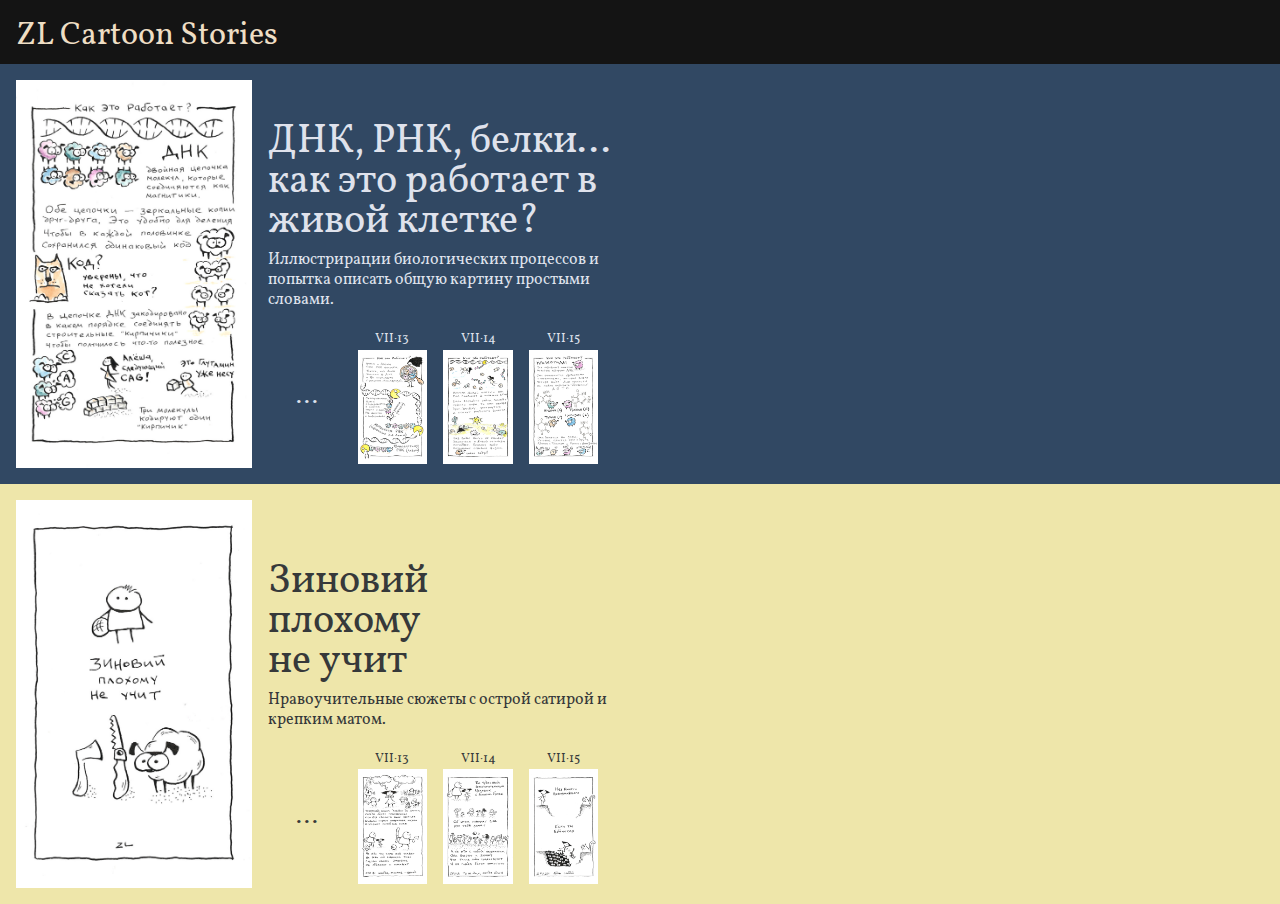
==== index.html @ 2db4dbe9 "content fixes" ====
<!DOCTYPE html>
<html lang="en">
<head>
    <meta charset="UTF-8">
    <meta content="width=device-width,initial-scale=1" name="viewport">
    <!-- .htmlseed 24.5.10 Len ~ ʕ⊙ᴥ⊙ʔ ~ -->

    <!-- ~ ~ ~ ~ ~ ~ ~ ~ ~ ~ ~ ~ ~ ~ ~ ~ ~ ~ ~ ~ ~>> Tab data -->
    <title>Cartoon Stories</title>
    <meta name="description" content="htmlseed">
    <meta name="theme-color" content="#314159">
    <link rel="icon" type="image/png" href="app/icon512.png">
    <!-- ~ ~ ~ ~ ~ ~ ~ ~ ~ ~ ~ ~ ~ ~ ~ ~ ~ ~ ~ ~ -->

    <!-- ~ ~ ~ ~ ~ ~ ~ ~ ~ ~ ~ ~ ~ ~ ~ ~ ~ ~ ~ ~ ~>> CSS preset 2024 -->
    <style>
        body {
          --colorPaperTone: hsl( 37, 55%, 85%);
          --colorPaperDark: hsl(  0,  0%,  8%);
          --colorPaperRose: hsl(359, 59%, 43%);

          --background-color: var(--colorPaperDark);
          --foreground-color: var(--colorPaperTone);
              --accent-color: var(--colorPaperRose);
        }

        body {
            background-color: var(--background-color);
            margin: 0; color: var(--foreground-color);
            font-family: monospace; overflow-y:scroll;
        }

        a {
            color: inherit;
            text-decoration: underline;
        }

        img, video, svg {
            margin: 0;
            border: 0;
            max-width: 100%;
            display:  block;
        }
    </style>
    <!-- ~ ~ ~ ~ ~ ~ ~ ~ ~ ~ ~ ~ ~ ~ ~ ~ ~ ~ ~ ~ ~>> CSS custom -->
    <style>
        [contenteditable] {
            color: var(--accent-color, inherit);
            border-left: 1em solid currentColor;
        }
    </style>
    <!-- ~ ~ ~ ~ ~ ~ ~ ~ ~ ~ ~ ~ ~ ~ ~ ~ ~ ~ ~ ~ ~>> CSS stylesheet -->
    <link
        href="app/combo.css"
        type="text/css" rel="stylesheet" media="all">
    <link
        href="app/compo.css"
        type="text/css" rel="stylesheet" media="all">
    <link
        href="app/custom.css"
        type="text/css" rel="stylesheet" media="all">
    <link
        href="app/fonts/_fonts.css"
        type="text/css" rel="stylesheet" media="all">
    <!-- ~ ~ ~ ~ ~ ~ ~ ~ ~ ~ ~ ~ ~ ~ ~ ~ ~ ~ ~ ~ -->

</head>
<body>

    <header class="GalleryTitle">
        <h1>ZL Cartoon Stories</h1>
    </header>

    <article class="ChapterCard colors--swed-secondary">
        <div class="ChapterCardGrid">
            <figure>
                <a href="chapters/DNA.html">
                    <img ratio-v src="ill/DNA1000.jpg" alt="" />
                </a>
            </figure>
            <header class="TextSection">
                <h1 style="--max-width:10em">
                    <a href="chapters/DNA.html">
                        ДНК, РНК, белки... как это работает в живой клетке?
                    </a>
                </h1>
                <p>
                    Иллюстрирации биологических процессов и попытка описать общую картину простыми словами.
                </p>
            </header>
            <section class="StripesInRowList">
                <a i class="StripesInRowItem" href="chapters/DNA.html">
                    <span class="text">...</span>
                </a>
                <a i class="StripesInRowItem" href="chapters/DNA.html#DNA1002">
                    <span class="date">VII·13</span>
                    <img ratio-v src="ill/DNA1002.jpg" alt="" />
                </a>
                <a i class="StripesInRowItem" href="chapters/DNA.html#DNA1003">
                    <span class="date">VII·14</span>
                    <img ratio-v src="ill/DNA1003.jpg" alt="" />
                </a>
                <a i class="StripesInRowItem" href="chapters/DNA.html#DNA1004">
                    <span class="date">VII·15</span>
                    <img ratio-v src="ill/DNA1004.jpg" alt="" />
                </a>
            </section>
        </div>
    </article>

    <article class="ChapterCard colors--ivory">
        <div class="ChapterCardGrid">
            <figure>
                <a href="chapters/ZPU.html">
                    <img ratio-v src="ill/ZPU1000.jpg" alt="" />
                </a>
            </figure>
            <header class="TextSection">
                <h1 style="--max-width:min-content">
                    <a href="chapters/DNA.html">
                        Зиновий плохому не учит
                    </a>
                </h1>
                <p>
                    Нравоучительные сюжеты с острой сатирой и крепким матом.
                </p>
            </header>
            <section class="StripesInRowList">
                <a i class="StripesInRowItem" href="chapters/ZPU.html">
                    <span class="text">...</span>
                </a>
                <a i class="StripesInRowItem" href="chapters/ZPU.html#ZPU1018">
                    <span class="date">VII·13</span>
                    <img ratio-v src="ill/ZPU1018.jpg" alt="" />
                </a>
                <a i class="StripesInRowItem" href="chapters/ZPU.html#ZPU1019">
                    <span class="date">VII·14</span>
                    <img ratio-v src="ill/ZPU1019.jpg" alt="" />
                </a>
                <a i class="StripesInRowItem" href="chapters/ZPU.html#ZPU1020">
                    <span class="date">VII·15</span>
                    <img ratio-v src="ill/ZPU1020.jpg" alt="" />
                </a>
            </section>
        </div>
    </article>


    <!-- ~ ~ ~ ~ ~ ~ ~ ~ ~ ~ ~ ~ ~ ~ ~ ~ ~ ~ ~ ~ ~ SECTION -->
    <!-- ~ ~ ~ ~ ~ ~ ~ ~ ~ ~ ~ ~ ~ ~ ~ ~ ~ ~ ~ ~ ~ SECTION -->

    <!-- ~ ~ ~ ~ ~ ~ ~ ~ ~ ~ ~ ~ ~ ~ ~ ~ ~ ~ ~ ~ ~ SECTION -->

</body>
</html>
---- app/combo.css ----
/** stylecore combo, 24.7.24.Len **/
/** ~ ~ ~ ~ ~ ~ ~ ~ ~ ~ ~ ~ ~ ~ ~ ~ ~ ~ ~ ~ ~ ~ Window */


/** Minimal box model */
    *, *:before, *:after { box-sizing: border-box; }
    html                 { height: 100%; }
    html, body           { margin: 0; padding: 0; }

/** Scroll behavoir - force visible to avoid content jump, 2024 */
    body { overflow-y:scroll; scrollbar-gutter:stable; }

/** Tap on clickable element */
    a, area, button, input, label, select, summary, textarea, [tabindex] {
       -ms-touch-action: manipulation;
           touch-action: manipulation;
    }

/** ~ ~ ~ ~ ~ ~ ~ ~ ~ ~ ~ ~ ~ ~ ~ ~ ~ ~ ~ ~ ~ ~ Semantic markup reset */

    figure, figcaption, fieldset, legend {
        display: block;
        margin:  0;
        padding: 0;
        border:  0;
        white-space: normal;
    }

    main, article, section, aside, header, footer, nav {
        display: block;
    }

    pre, code {
        display: block;
    }

/** ~ ~ ~ ~ ~ ~ ~ ~ ~ ~ ~ ~ ~ ~ ~ ~ ~ ~ ~ ~ ~ ~ Text markup reset */

    p, blockquote {
        margin:  0;
        padding: 0;
        font:    inherit;
    }

    ul, ol {
        padding:  0;
        margin:   0;
        margin-left: 1.5em;
    }

    a {
        color: inherit;
        text-decoration: underline;
    }

    h1, h2, h3, h4, h5, h6 {
        margin:  0;
        padding: 0;
        font-family: inherit;
     /* font-size:   inherit; */
        line-height: inherit;
        font-weight: inherit;
    }

/** ~ ~ ~ ~ ~ ~ ~ ~ ~ ~ ~ ~ ~ ~ ~ ~ ~ ~ ~ ~ ~ ~ Elements to normalize 2024 */

    [hidden] { display: none; }

    button {
        padding:    0.25em 1.5em;
        border:     0;
        font:       inherit;
      --background-color: var(--back-color-accent, transparent);
        background-color: var(--background-color);
      --color:            var(--text-color, inherit);
        color:            var(--color);
    }

    td, th {
        text-align:     left;
        vertical-align: top;
        padding-top:    0.25em;
        padding-bottom: 0.25em;
    }

    hr {
        background: transparent;
        box-shadow: none;
        border:  0;
        margin:  0;

     /* use as empty space */
        display:    block;
        font-size:  inherit;
        height:     4em;
    }


/** ~ ~ ~ ~ ~ ~ ~ ~ ~ ~ ~ ~ ~ ~ ~ ~ ~ ~ ~ ~ ~ ~ Images and Media */


    img, svg, canvas,
    figure, figcaption,
    iframe, embed, object {
        display:   block;
        max-width: 100%;
        margin:    0;
        padding:   0;
        border:    0;
    }

    img {
        object-fit: cover;
    }


/** ~ ~ ~ ~ ~ ~ ~ ~ ~ ~ ~ ~ ~ ~ ~ ~ ~ ~ ~ ~ ~ ~ font rendering */


html {
   -ms-text-size-adjust:     100%;
   -webkit-text-size-adjust: 100%;
}
body {
    text-rendering: optimizeLegibility;
   -webkit-font-smoothing: antialiased;
}


/** ~ ~ ~ ~ ~ ~ ~ ~ ~ ~ ~ ~ ~ ~ ~ ~ ~ ~ ~ ~ ~ ~ font settings 2024 */


    body {
        line-height: var(--line-height, 1.5);
        font-family: var(--font-family, sans-serif);
        font-weight: var(--font-weight, normal);
     /* font-size:   use default */
    }

    :root {
      --font-family: var(--font-family--TufteSerif);
      --font-family--TufteSerif:
            Vollkorn, "et-book", Palatino, "Palatino Linotype","Palatino LT STD","Book Antiqua",
            Georgia, serif, "Apple Color Emoji","Segoe UI Emoji","Segoe UI Symbol";
      --font-weight: 400;
    }

    /* Font Features Inspector: wakamaifondue.com */

    .font-feature-digital {
        font-feature-settings:
            'lnum' on,
            'ss14' on,
            'ss17' on;
    }
    .sup-num {
        font-size:             inherit;
        vertical-align:        text-top;
        font-feature-settings: 'sups' on;
    }
    .sub-num {
        font-size:             inherit;
        vertical-align:        text-bottom;
        font-feature-settings: 'subs' on;
    }


/** ~ ~ ~ ~ ~ ~ ~ ~ ~ ~ ~ ~ ~ ~ ~ ~ ~ ~ ~ ~ ~ ~ Colors 2020 */


:root {
 /* Paper Palette */
  --color-PaperTone:   hsl( 37, 55%, 85%);
  --color-PaperDark:   hsl(  0,  0%,  8%);
  --color-PaperRose:   hsl(359, 59%, 43%);
 /* Noble Palette */
  --color-NobleBlack:  hsl(226, 15%, 12%);
  --color-NobleWhite:  hsl(226, 27%, 90%);
  --color-NobleNight:  hsl(226, 17%, 20%);
  --color-NobleDay:    hsl(226, 32%, 75%);
  --color-NobleSky:    hsl(204, 22%, 55%);
  --color-NobleSea:    hsl(212, 34%, 29%);
  --color-NobleSunset: hsl(359, 28%, 82%);
  --color-NobleAccent: hsl(359, 54%, 53%);
  --color-NobleAction: hsl(359, 59%, 43%);
 /* Ivory Palette */
  --color-Ivory:       hsl( 53, 66%, 80%);
  --color-IvoryAccent: hsl( 53, 70%, 76%);
  --color-IvoryDark:   hsl(204,  4%, 22%);
  --color-IvoryGray:   hsl(204,  8%, 38%);
 /* App Palette */
  --color-AppBlue:     hsl(202, 81%, 23%);
  --color-AppGreen:    hsl(155, 31%, 62%);
  --color-AppGold:     hsl( 42, 79%, 53%);
  --color-AppRed:      hsl( 15, 75%, 30%);
  --color-AppBrown:    hsl( 34, 20%, 33%);
}


/** ~ ~ ~ ~ ~ ~ ~ ~ ~ ~ ~ ~ ~ ~ ~ ~ ~ ~ ~ ~ ~ ~ Color Model 2020 */


    .use-colors {
      --background-color: var(--back-color);
      --color:            var(--text-color);
        background-color: var(--background-color);
        color:            var(--color);
    }

    /* Palettes */

    .colors--swed {
      --back-color:       hsl(226, 15%, 12%); /* NobleBlack */
      --back-color-more:  hsl(212, 34%, 29%); /* NobleSea */
      --back-color-less:  hsl(226, 17%, 20%); /* NobleNight */

      --text-color:       hsl(226, 27%, 90%); /* NobleWhite */
      --text-color-more:  hsl(226, 32%, 75%); /* NobleDay */
      --text-color-less:  hsl(226, 32%, 66%);

      --link-color:       hsl(359, 54%, 53%); /* NobleAccent */
      --link-color-more:  hsl(359, 59%, 43%); /* NobleAction */
      --link-color-text:  white;
    }

    .colors--swed-secondary {
      --back-color:       hsl(212, 34%, 29%); /* NobleSea */
      --back-color-more:  hsl(212, 42%, 22%);
      --back-color-less:  hsl(212, 30%, 32%);

      --text-color:       hsl(226, 27%, 90%); /* NobleWhite */
      --text-color-more:  hsl(226, 32%, 75%); /* NobleDay */
      --text-color-less:  hsl(226, 32%, 66%);

      --link-color:       hsl(359, 54%, 53%); /* NobleAccent */
      --link-color-more:  hsl(359, 59%, 43%); /* NobleAction */
      --link-color-text:  white;
    }

    .colors--swed-third {
      --back-color:       hsl(204, 22%, 55%); /* NobleSky */
      --back-color-more:  hsl(204, 26%, 50%);
      --back-color-less:  hsl(204, 18%, 58%);

      --text-color:       hsl(226, 15%, 12%); /* NobleBlack */
      --text-color-more:  hsl(212, 34%, 29%); /* NobleSea */
      --text-color-less:  hsl(226, 17%, 20%); /* NobleNight */

      --link-color:       hsl(359, 54%, 53%); /* NobleAccent */
      --link-color-more:  hsl(359, 59%, 43%); /* NobleAction */
      --link-color-text:  white;
    }

    .colors--ivory {
      --back-color:       hsl( 53, 66%, 80%); /* Ivory */
      --back-color-more:  hsl( 53, 70%, 70%);
      --back-color-less:  hsl( 53, 70%, 76%); 

      --text-color:       hsl(204,  4%, 22%); /* IvoryDark */
      --text-color-more:  hsl(204,  8%, 38%); /* IvoryGray */
      --text-color-less:  hsl(204,  8%, 38%); /* IvoryGray */

      --link-color:       hsl(359, 54%, 53%); /* NobleAccent */
      --link-color-more:  hsl(359, 59%, 43%); /* NobleAction */
      --link-color-text:  white;
    }


/** ~ ~ ~ ~ ~ ~ ~ ~ ~ ~ ~ ~ ~ ~ ~ ~ ~ ~ ~ ~ ~ ~ /Color Model **/


/** ~ ~ ~ ~ ~ ~ ~ ~ ~ ~ ~ ~ ~ ~ ~ ~ ~ ~ ~ ~ ~ ~ display-source */


    [display-source] {
        display: block;
        padding: 0 1em 1em 0;
        margin:  0 0   1em 0;
        max-width: max-content;
        font-family: monospace;
        white-space: pre;
        overflow-x: auto;
    }
    [display-source]:is(textarea) {
        width:       100%;
        background:  transparent;
        color:       inherit;
        border:      0;
        outline:     0;
    }

    /** **
    [contenteditable] {
      --color: currentColor;
        color: var(--color);
        border-left: 1em solid var(--color);
    }
    /** **/


/** ~ ~ ~ ~ ~ ~ ~ ~ ~ ~ ~ ~ ~ ~ ~ ~ ~ ~ ~ ~ ~ ~ /display-source */
---- app/compo.css ----
/** components compo, 24.7.24.Len **/
/** ~ ~ ~ ~ ~ ~ ~ ~ ~ ~ ~ ~ ~ ~ ~ ~ ~ ~ ~ ~ ~ ~ layoutGallery **/
/** ~ ~ ~ ~ ~ ~ ~ ~ ~ ~ ~ ~ ~ ~ ~ ~ ~ ~ ~ ~ ~ ~ layoutBook **/
/** ~ ~ ~ ~ ~ ~ ~ ~ ~ ~ ~ ~ ~ ~ ~ ~ ~ ~ ~ ~ ~ ~ myocards **/
/** ~ ~ ~ ~ ~ ~ ~ ~ ~ ~ ~ ~ ~ ~ ~ ~ ~ ~ ~ ~ ~ ~ Candy caption **/
/** ~ ~ ~ ~ ~ ~ ~ ~ ~ ~ ~ ~ ~ ~ ~ ~ ~ ~ ~ ~ ~ ~ details»summary **/


/** ~ ~ ~ ~ ~ ~ ~ ~ ~ ~ ~ ~ ~ ~ ~ ~ ~ ~ ~ ~ ~ ~ layoutGallery **/
/** v2024.7.24 demi **/
/** ~ ~ ~ ~ ~ ~ ~ ~ ~ ~ ~ ~ ~ ~ ~ ~ ~ ~ ~ ~ ~ ~ colors */

    .layoutGallery {
      --color:            hsl(226, 27%, 90%); /* NobleWhite */
      --background-color: hsl(226, 15%, 12%); /* NobleBlack */
    }

    .layoutGallery:not(.transparent) {
        background-color: var(--background-color);
        color:            var(--color);
    }

/** ~ ~ ~ ~ ~ ~ ~ ~ ~ ~ ~ ~ ~ ~ ~ ~ ~ ~ ~ ~ ~ ~ gaps */

    .layoutGallery {
      --gap--base: 1.500em;
      --gap--mini: 0.125em;
      --gap: var(--gap--base);
    }

    @media all and (max-width:1080px) {
    .layoutGallery {--gap: var(--gap--mini);}
    }/* /media */

/** ~ ~ ~ ~ ~ ~ ~ ~ ~ ~ ~ ~ ~ ~ ~ ~ ~ ~ ~ ~ ~ ~ grid */

    .layoutGallery,
    .layoutGallery .gridline {
        position: relative;
        max-width: 100%;
        display: grid;
        grid-gap: var(--gap);
        align-content: start;
        grid-template-columns: var(--grid-template-columns);
      --grid-template-columns: 1fr;
    }

/** ~ ~ ~ ~ ~ ~ ~ ~ ~ ~ ~ ~ ~ ~ ~ ~ ~ ~ ~ ~ ~ ~ lines */

    .layoutGallery .gridline.X    {--grid-template-columns: repeat(1, 1fr);}
    .layoutGallery .gridline.XX   {--grid-template-columns: repeat(2, 1fr);}
    .layoutGallery .gridline.XXX  {--grid-template-columns: repeat(3, 1fr);}
    .layoutGallery .gridline.XXXX {--grid-template-columns: repeat(4, 1fr);}
    .layoutGallery .gridline.X5   {--grid-template-columns: repeat(5, 1fr);}
    .layoutGallery .gridline.X6   {--grid-template-columns: repeat(6, 1fr);}

    .layoutGallery .gridline.OOX>*:first-child { grid-column:  1 /  3 }
    .layoutGallery .gridline.XOO>*:last-child  { grid-column: -3 / -1 }

/** ~ ~ ~ ~ ~ ~ ~ ~ ~ ~ ~ ~ ~ ~ ~ ~ ~ ~ ~ ~ ~ ~ lines more */
/** VWQ ratio set 2023 */

    .layoutGallery {
      --aspect-ratio--Qratio: 1080/1080;
      --aspect-ratio--Wratio: 1774/1080;
      --aspect-ratio--Vratio: 1080/1774;
    }

    .layoutGallery .gridline.WQ
    {--grid-template-columns: 1774fr 1080fr}
    .layoutGallery .gridline.QW
    {--grid-template-columns: 1080fr 1774fr}

    .layoutGallery .gridline.QWW
    {--grid-template-columns: 1080fr 1774fr 1774fr}
    .layoutGallery .gridline.QQW
    {--grid-template-columns: 1080fr 1080fr 1774fr}
    .layoutGallery .gridline.QWQ
    {--grid-template-columns: 1080fr 1774fr 1080fr}
    .layoutGallery .gridline.WQW
    {--grid-template-columns: 1774fr 1080fr 1774fr}
    .layoutGallery .gridline.WWQ
    {--grid-template-columns: 1774fr 1774fr 1080fr}
    .layoutGallery .gridline.WQQ
    {--grid-template-columns: 1774fr 1080fr 1080fr}

    .layoutGallery .gridline.VWV
    {--grid-template-columns: 658fr 1774fr 658fr}
    .layoutGallery .gridline.VQV
    {--grid-template-columns: 658fr 1080fr 658fr}
    .layoutGallery .gridline.QVQ
    {--grid-template-columns: 1080fr 658fr 1080fr}
    .layoutGallery .gridline.WVW
    {--grid-template-columns: 1774fr 658fr 1774fr}
    .layoutGallery .gridline.VWQV
    {--grid-template-columns: 658fr 1774fr 1080fr 658fr}
    .layoutGallery .gridline.VQWV
    {--grid-template-columns: 658fr 1080fr 1774fr 658fr}

    .layoutGallery .gridline.VQW
    {--grid-template-columns: 658fr 1080fr 1774fr}
    .layoutGallery .gridline.VWQ
    {--grid-template-columns: 658fr 1774fr 1080fr}
    .layoutGallery .gridline.WQV
    {--grid-template-columns: 1774fr 1080fr 658fr}
    .layoutGallery .gridline.QWV
    {--grid-template-columns: 1080fr 1774fr 658fr}
    .layoutGallery .gridline.WVQ
    {--grid-template-columns: 1774fr 658fr 1080fr}
    .layoutGallery .gridline.QVW
    {--grid-template-columns: 1080fr 658fr 1774fr}

    .layoutGallery .Qratio {aspect-ratio: var(--aspect-ratio--Qratio);}
    .layoutGallery .Wratio {aspect-ratio: var(--aspect-ratio--Wratio);}
    .layoutGallery .Vratio {aspect-ratio: var(--aspect-ratio--Vratio);}

/** ~ ~ ~ ~ ~ ~ ~ ~ ~ ~ ~ ~ ~ ~ ~ ~ ~ ~ ~ ~ ~ ~ empty cells */

    .layoutGallery .gridline,
    .layoutGallery .gridskip {
        pointer-events: none;
    }
    .layoutGallery .gridline >*:not(.gridline, .gridskip),
    .layoutGallery .gridskip >*:not(.gridline, .gridskip) {
        pointer-events: all;
    }

/** ~ ~ ~ ~ ~ ~ ~ ~ ~ ~ ~ ~ ~ ~ ~ ~ ~ ~ ~ ~ ~ ~ scroll slices */

    .layoutGallery .scrolltopGroup >*,
    .layoutGallery .scrolltop { position:sticky; top:0; }

    .layoutGallery .scrollbotGroup >*,
    .layoutGallery .scrollbot { position:sticky; bottom:0; }

/** ~ ~ ~ ~ ~ ~ ~ ~ ~ ~ ~ ~ ~ ~ ~ ~ ~ ~ ~ ~ ~ ~ items */

    .layoutGallery video,
    .layoutGallery img {
        display: block;
        width:   100%;
        height:  auto;
        object-fit: contain;
        background-color: var(--background-color);
    }

    .layoutGallery video,
    .layoutGallery img {
        outline: var(--gap) solid var(--background-color);
    }

/** ~ ~ ~ ~ ~ ~ ~ ~ ~ ~ ~ ~ ~ ~ ~ ~ ~ ~ ~ ~ ~ ~ plugins */

    .layoutGallery:is(article) {
        padding: var(--gap) 0;
    }
    .layoutGallery.fitness *:is(img,video)  {
        object-fit: cover;
        height: 100%;
    }

/** ~ ~ ~ ~ ~ ~ ~ ~ ~ ~ ~ ~ ~ ~ ~ ~ ~ ~ ~ ~ ~ ~ workers */

    .layoutGallery .screensize {min-height:100vh}
    .layoutGallery .centerit {
        display: grid;
        place-items: center;
    }
    .layoutGallery .fitme  {
        object-fit: cover;
        height: 100%;
    }
    .layoutGallery .fillme {
        background-color: var(--background-color);
        outline: var(--gap) solid var(--background-color);
    }

/** ~ ~ ~ ~ ~ ~ ~ ~ ~ ~ ~ ~ ~ ~ ~ ~ ~ ~ ~ ~ ~ ~ /layoutGallery */


/** ~ ~ ~ ~ ~ ~ ~ ~ ~ ~ ~ ~ ~ ~ ~ ~ ~ ~ ~ ~ ~ ~ layoutBook **/
/** 24.7.24 */

    /** config */
    .layoutBook {
      --leftOffset: 0;
    /*--leftOffset: auto;
      --leftOffset: 2em;*/
      --sideOffset: 1em;
      --textSize: 36em;
      --sideSize: 24em;
      --grid-gap:  1em;
      --join-gap:  1em;
    /** calculated min width:
        gap×3 + textSize + sideSize + sideOffset = 64em */
    }
    .layoutBook.layoutBookCentered {
      --leftOffset: auto;
    }

    /** functional */
    .layoutBook {
        position: relative;
        width:    100%;
        display:  grid;
        grid-gap: var(--grid-gap);
        grid-auto-flow:  row;
        grid-auto-rows:  min-content;
        grid-template-columns: var(--useColumns);
        grid-column: var(--grid-column-full);
    }

    /** columns */
    @media all {
    .layoutBook {
      --grid-column-full: 1/6;
      --grid-column-text: 2/3;
      --grid-column-side: 4/5;
      --grid-column-wrap: 2/5;
      --useColumns:
            var(--leftOffset)
            minmax( auto, var(--textSize) )
            var(--join-gap)
            var(--sideSize)
            auto
         ;
    }
    }/* /media */
    @media all and (max-width:64em) {
    .layoutBook {
      --grid-column-full: 1/-1;
      --grid-column-wrap: 2/-2;
      --grid-column-text: 2/4;
      --grid-column-side: 3/5;
      --useColumns:
          0
          minmax(0, calc(100% - var(--sideSize) - 3 * var(--grid-gap) ))
          1fr
          minmax(0, calc(100% - var(--textSize) - 3 * var(--grid-gap) ))
          0
          ;
    }
    }/* /media */

    /** children */
    .layoutBook >*          {grid-column:var(--grid-column-text)} /* text paragraph */
    .layoutBook >section    {grid-column:var(--grid-column-text)} /* paragraphs combined */
    .layoutBook >blockquote {grid-column:var(--grid-column-side)} /* side note */
    .layoutBook >header     {grid-column:var(--grid-column-wrap)} /* double column */
    .layoutBook >footer     {grid-column:var(--grid-column-wrap)} /* double column */
    .layoutBook >article    {grid-column:var(--grid-column-full)} /* overlay */
    .layoutBook >style      {grid-column:var(--grid-column-full)} /* overlay */

    .layoutBook >.layoutBookText {grid-column:var(--grid-column-text)}
    .layoutBook >.layoutBookWrap {grid-column:var(--grid-column-wrap)}
    .layoutBook >.layoutBookSide {grid-column:var(--grid-column-side)}
    .layoutBook >.layoutBookFull {grid-column:var(--grid-column-full)}

    /** subgrid single column */
    .layoutBook .layoutBookCell,
    .layoutBook >footer,
    .layoutBook >section {
        width:    100%;
        display:  grid;
        grid-gap: var(--grid-gap);
        grid-auto-flow: row;
        grid-auto-rows: min-content;
        grid-template-columns:  1fr;
    }

/** ~ ~ ~ ~ ~ ~ ~ ~ ~ ~ ~ ~ ~ ~ ~ ~ ~ ~ ~ ~ ~ ~ /layoutBook **/


/** ~ ~ ~ ~ ~ ~ ~ ~ ~ ~ ~ ~ ~ ~ ~ ~ ~ ~ ~ ~ ~ ~ myocards **/
/** 2019.12.15 (core) */
/** 2024.07.24 */

    /* config */

    .myocard {
      --sx: 1.5rem; /* horizontal paddings */
      --sy: 1.5rem; /* vertical paddings */
      --item-max-width: 28rem;
     /* options
      --card-max-width:      100%;
      --card-wrap-order:     wrap-reverse;
      --card-wrap-order:     wrap;
      --card-centering:      0;
      --card-centering:      auto;
      --item-vertical-align: center;
      --item-vertical-align: flex-end;
      --item-vertical-align: flex-start;
        */
    }

    /* addons */

    .myocard.myocardBanner {
      --item-max-width:      40rem;
      --card-max-width:    57.5rem;
    }
    .myocard.myocardAlignTop {
      --item-vertical-align: flex-start;
    }
    .myocard.myocardWideSection {
      --card-padding:        calc( 0.5*var(--sy) ) calc( 0.5*var(--sx) );
      --item-padding:        calc( 0.5*var(--sy) ) calc( 0.5*var(--sx) );
      --item-max-width:      42rem;
      --card-max-width:      100%;
      --card-centering:      0;
      --item-vertical-align: flex-start;
    }
    .myocard.myocardWrapOrderReverse {
     /* second child goes first,
        when wrapping */
      --card-wrap-order: wrap-reverse;
      --align-items:     var(--item-vertical-align ,flex-end );
    }

    /* layout */

    .myocard *, .myocard {box-sizing:border-box}
    .myocard {

      --card-padding: calc( 0.5*var(--sy) ) 0;
      --item-padding: calc( 0.5*var(--sy) ) var(--sx);

      --width:        100%;
        width:        var(--width);

      --max-width-xx: calc( 2*var(--item-max-width) + var(--sx) );
      --max-width:    var(--card-max-width, var(--max-width-xx) );
        max-width:    var(--max-width);

      --margin-left:  var(--card-centering, auto );
        margin-left:  var(--margin-left);

      --margin-right: var(--card-centering, auto );
        margin-right: var(--margin-right);

    }

    /* Flex Half-Grow Technique 2019 */

        .myocard {
            display:        flex;
            flex-direction: row;
            flex-wrap:      var(--card-wrap-order,  wrap );}
        .myocard>*                   { flex-grow:   0.5;   }
        .myocard>*:nth-child( odd)   { margin-left: auto;  }
        .myocard>*:nth-child(even)   { text-align:  right; }
        .myocard>*>*                 { }
        .myocard>*:nth-child( odd)>* { }
        .myocard>*:nth-child(even)>* { }

     /* Paddings Around Card and Items */

        .myocard {    --padding: var(--card-padding ,0 );
                        padding: var(--padding         );}
        .myocard>*>*{ --padding: var(--item-padding ,0 );}
        .myocard>*>*{   padding: var(--padding         );}

     /* Inserted Child */

        .myocard>.myocard   { padding: 0; width: auto; }
        .myocard>.myocard>* { padding: 0; }

     /* Item Box Model */

        .myocard>* { --max-width: var(--item-max-width ,100% );}
        .myocard>*>* { max-width: var(--max-width            );}
        .myocard>*:nth-child(even)>* {
            display:        inline-flex;
            flex-direction: column;
            text-align:     left;
            vertical-align: middle; }

     /* Vertical Align */

        .myocard {
          --align-items: var(--item-vertical-align, center );
            align-items: var(--align-items); }


/** ~ ~ ~ ~ ~ ~ ~ ~ ~ ~ ~ ~ ~ ~ ~ ~ ~ ~ ~ ~ ~ ~ /myocards **/


/** ~ ~ ~ ~ ~ ~ ~ ~ ~ ~ ~ ~ ~ ~ ~ ~ ~ ~ ~ ~ ~ ~ Candy caption **/
/** 24.7.24 **/

    /** Layout */

    .textCandyCaption {
        display:        inline-flex;
        flex-direction: column;
        gap:            var(--space) 0;
    }
    .textCandyCaption [row] {
        display:        inline-flex;
        flex-direction: row;
        align-items:    flex-start;
        gap:            0 var(--space);
    }
    .textCandyCaption [laydown] {
        align-items: flex-end;
    }

    /** Design */

    .textCandyCaption {
      --font-family:     sans-serif;
      --line-height:     0.75;
      --space:           0.25em;
    }
    .textCandyCaption {
        text-transform:  uppercase;
        font-weight:     bold;
        font-family:     var(--font-family);
        line-height:     var(--line-height);
        text-decoration: none;
    }
    .textCandyCaption * {
        font-size: var(--font-size, inherit);
        color:     var(--color,     inherit);
    }

    /** Model tint&size 2023 */

    .textCandyCaption {
      --tint-a: inherit;          /* a for alpha */
      --tint-c: hsl(184,74%,54%); /* c for cyan */
      --tint-m: hsl(334,64%,54%); /* m for magenta */
      --tint-y: hsl(414,84%,54%); /* y for yellow */
      --tint-g: hsl(114,44%,54%); /* g for green */
    }
    .textCandyCaption {
      --size-a: 1.00em;
      --size-b: 1.50em;
      --size-c: 2.00em;
      --size-d: 3.00em;
      --size-z: 0.75em;
    }

    .textCandyCaption [size-a] {--font-size: var(--size-a);}
    .textCandyCaption [size-b] {--font-size: var(--size-b);}
    .textCandyCaption [size-c] {--font-size: var(--size-c);}
    .textCandyCaption [size-d] {--font-size: var(--size-d);}
    .textCandyCaption [size-z] {--font-size: var(--size-z);}

    .textCandyCaption [tint-a] {--color: var(--tint-a);}
    .textCandyCaption [tint-c] {--color: var(--tint-c);}
    .textCandyCaption [tint-m] {--color: var(--tint-m);}
    .textCandyCaption [tint-y] {--color: var(--tint-y);}
    .textCandyCaption [tint-g] {--color: var(--tint-g);}

/** ~ ~ ~ ~ ~ ~ ~ ~ ~ ~ ~ ~ ~ ~ ~ ~ ~ ~ ~ ~ ~ ~ /Candy caption **/


/** ~ ~ ~ ~ ~ ~ ~ ~ ~ ~ ~ ~ ~ ~ ~ ~ ~ ~ ~ ~ ~ ~ details»summary **/
/** 24.7.17 **/
/** #detailsWithSummaryHeader
    <details> with default marker
    <header> with decorated typo
    */
    .detailsWithSummaryHeader {
      --header-font-size: clamp( 1em, 3.2vw, 2.4em );
      --header-line-height: 1.25;
      --marker-color: currentColor;
    }
    .detailsWithSummaryHeader>summary {
        font-size:   var(--header-font-size);
        line-height: var(--header-line-height);
        cursor: pointer;
        width: max-content;
        max-width: 100%;
    }
    .detailsWithSummaryHeader>summary::marker {color:var(--marker-color);}
    .detailsWithSummaryHeader>summary >header {
            display: inline-block;
            vertical-align: text-top;
            max-width: calc(100vw - 2.4em);
    }
/** #detailsMarkerShowHide
    switch child nodes without layout jump
    */
    .detailsMarkerShowHide {
        display: inline-grid;
        grid-template-areas: 'overlay';
    }
    .detailsMarkerShowHide>* {
        grid-area:  overlay;
        pointer-events: all;
        pointer-events: var(--visible, none);
        opacity:        var(--visible, 0);
    }
    details:not([open]) .detailsMarkerShowHide >:first-child {--visible:1}
    details:is([open])  .detailsMarkerShowHide >:last-child  {--visible:1}
/** ~ ~ ~ ~ ~ ~ ~ ~ ~ ~ ~ ~ ~ ~ ~ ~ ~ ~ ~ ~ ~ ~ /details»summary **/


/** components compo, EOF ~ ~ ~ ~ ~ ~ ~ ~ ~ ~ ~ ~ ~ **/
---- app/custom.css ----
/** ~ ~ ~ ~ ~ ~ ~ ~ ~ ~ ~ ~ ~ ~ ~ ~ ~ ~ ~ ~ ~ ~ customcss */
/** customcss **/
/** ~ ~ ~ ~ ~ ~ ~ ~ ~ ~ ~ ~ ~ ~ ~ ~ ~ ~ ~ ~ ~ ~ */

    [display-block] {display:block}
    [ratio-v] {aspect-ratio:1080/1774}

/** headers **/

    .GalleryTitle {
        padding: 0.75em 1em 0.25em 1em;
    }
    header.GalleryTitle a[href] {
        text-decoration: none;
    }

/** text content **/

    .TextSection h1 {
      --max-width: 100%;
        max-width: var(--max-width);
        font-size: clamp(1.25rem, 5vw, 2.5rem);
        line-height: 1;
    }
    .TextSection h1 a {
        text-decoration: none;
    }
    .TextSection h1 a:hover {
        color: var(--link-color, inherit);
    }
    .TextSection h1+p {
        padding-top: 0.5em;
    }
    .TextSection p {
        line-height: 1.25;
    }
    .TextSection p:not(:last-child) {
        padding-bottom: 0.5em;
    }

/** grids **/

    .AutoFitGrid {
        display: grid;
        grid-gap: 1em;
        grid-template-columns: repeat(auto-fit, minmax(min(424px,100%), 1fr));
    }
    .AutoFitGrid a[href] {
        display: block;
    }
    .AutoFitGrid img {
        aspect-ratio: 1080/1774;
    }

    .ChapterCard {
      --background-color: var(--back-color);
      --color:            var(--text-color);
        background-color: var(--background-color);
        color:            var(--color);
    }
    .ChapterCardGrid {
        display: grid;
        padding:  1em;
        grid-gap: 1em;
        max-width: min(42em, 100vh);
        align-items: end;
        grid-template-columns: 1080fr 1774fr;
        grid-template-rows: 1fr auto;
        grid-template-areas:
            "cover title"
            "cover items"
            ;
    }
    .ChapterCardGrid >figure  { grid-area: cover; }
    .ChapterCardGrid >header  { grid-area: title; }
    .ChapterCardGrid >section { grid-area: items; }
    .ChapterCardGrid >figure {
        align-self: stretch;
    }

    .StripesInRowList {
        display: flex;
        flex-direction: row;
        gap: 0.5em;
    }
    .StripesInRowItem {
        display:  grid;
        place-items: center;
        padding: 0.25em;
        width: 20%;
        text-decoration: none;
    }
    .StripesInRowItem .text {
        font-size: 1.5em;
    }
    .StripesInRowItem .date {
        font-size: 0.8em;
    }
    .StripesInRowItem:hover {
        background-color: var(--link-color, rgba(255,255,255,0.255));
    }
---- app/fonts/_fonts.css ----
/** fonts index, 24.7.24 **/

@font-face {
    font-family: 'Vollkorn';
    font-weight:  normal;
    font-style:   normal;
    src:
        /* local('Vollkorn'), */
        url('./Vollkorn-R.eot?#iefix')           format('embedded-opentype'),
        url('./Vollkorn-R.woff2')                format('woff2'),
        url('./Vollkorn-R.woff')                 format('woff'),
        url('./Vollkorn-R.ttf')                  format('truetype'),
        url('./Vollkorn-R.svg#Vollkorn-Regular') format('svg');
}

@font-face {
    font-family: 'Vollkorn';
    font-weight:  700;
    font-style:   normal;
    src:
        url('./Vollkorn-B.eot?#iefix')        format('embedded-opentype'),
        url('./Vollkorn-B.woff2')             format('woff2'),
        url('./Vollkorn-B.woff')              format('woff'),
        url('./Vollkorn-B.ttf')               format('truetype'),
        url('./Vollkorn-B.svg#Vollkorn-Bold') format('svg');
}

@font-face {
    font-family: 'Vollkorn';
    font-weight:  normal;
    font-style:   italic;
    src:
        url('./Vollkorn-I.eot?#iefix')          format('embedded-opentype'),
        url('./Vollkorn-I.woff2')               format('woff2'),
        url('./Vollkorn-I.woff')                format('woff'),
        url('./Vollkorn-I.ttf')                 format('truetype'),
        url('./Vollkorn-I.svg#Vollkorn-Italic') format('svg');
}

/** RETRO MONOSPACE CODE;
@font-face {
    font-family: 'VT323';
    font-weight:  normal;
    font-style:   normal;
    src:
        url('./VT323-CODE.eot?#iefix')        format('embedded-opentype'),
        url('./VT323-CODE.woff')              format('woff'),
        url('./VT323-CODE.ttf')               format('truetype'),
        url('./VT323-CODE.svg#VT323-Regular') format('svg');
}
**/
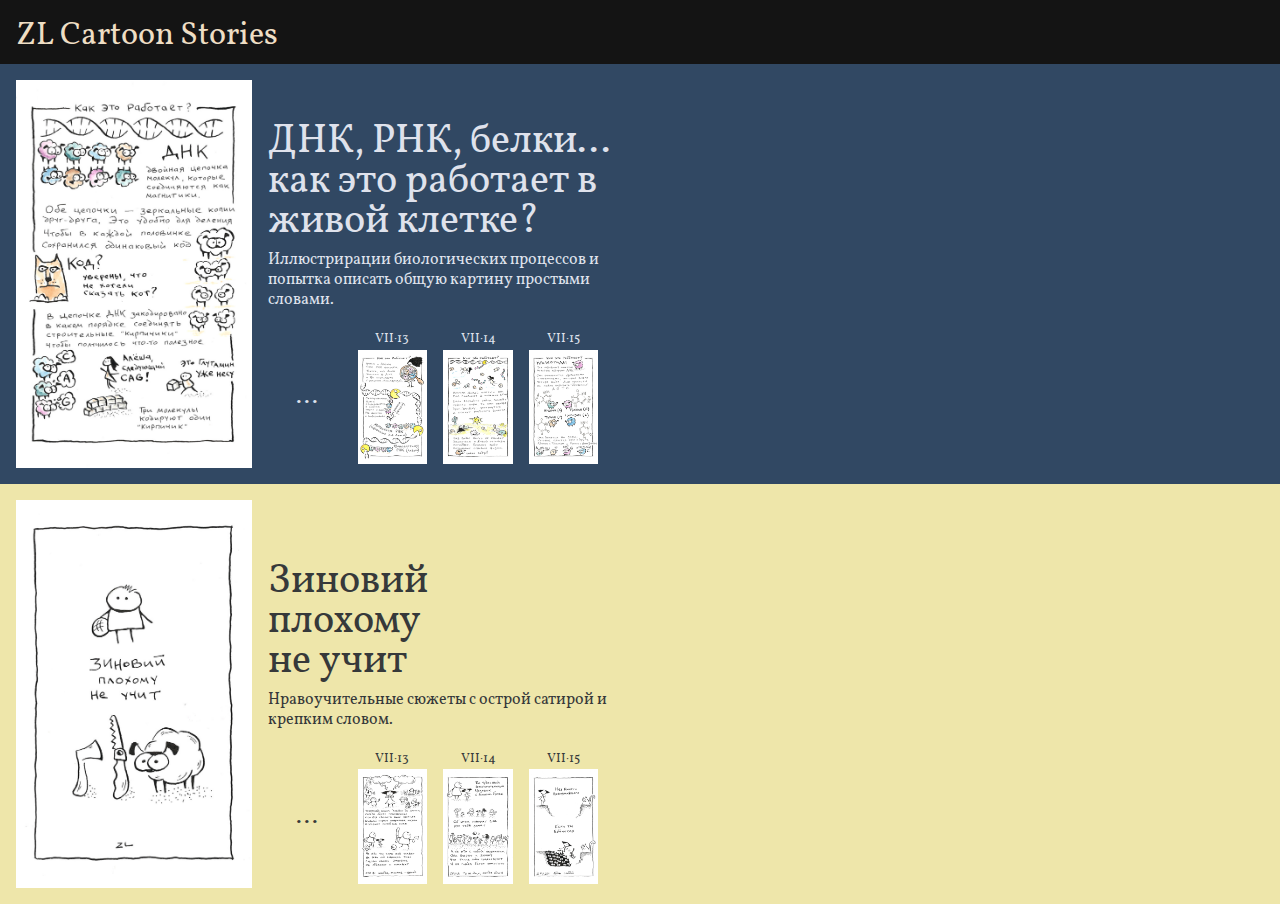
==== commit 7366736e: "content fixes" ====
--- a/index.html
+++ b/index.html
@@ -122,7 +122,7 @@
                     </a>
                 </h1>
                 <p>
-                    Нравоучительные сюжеты с острой сатирой и крепким матом.
+                    Нравоучительные сюжеты с острой сатирой и крепким словом.
                 </p>
             </header>
             <section class="StripesInRowList">
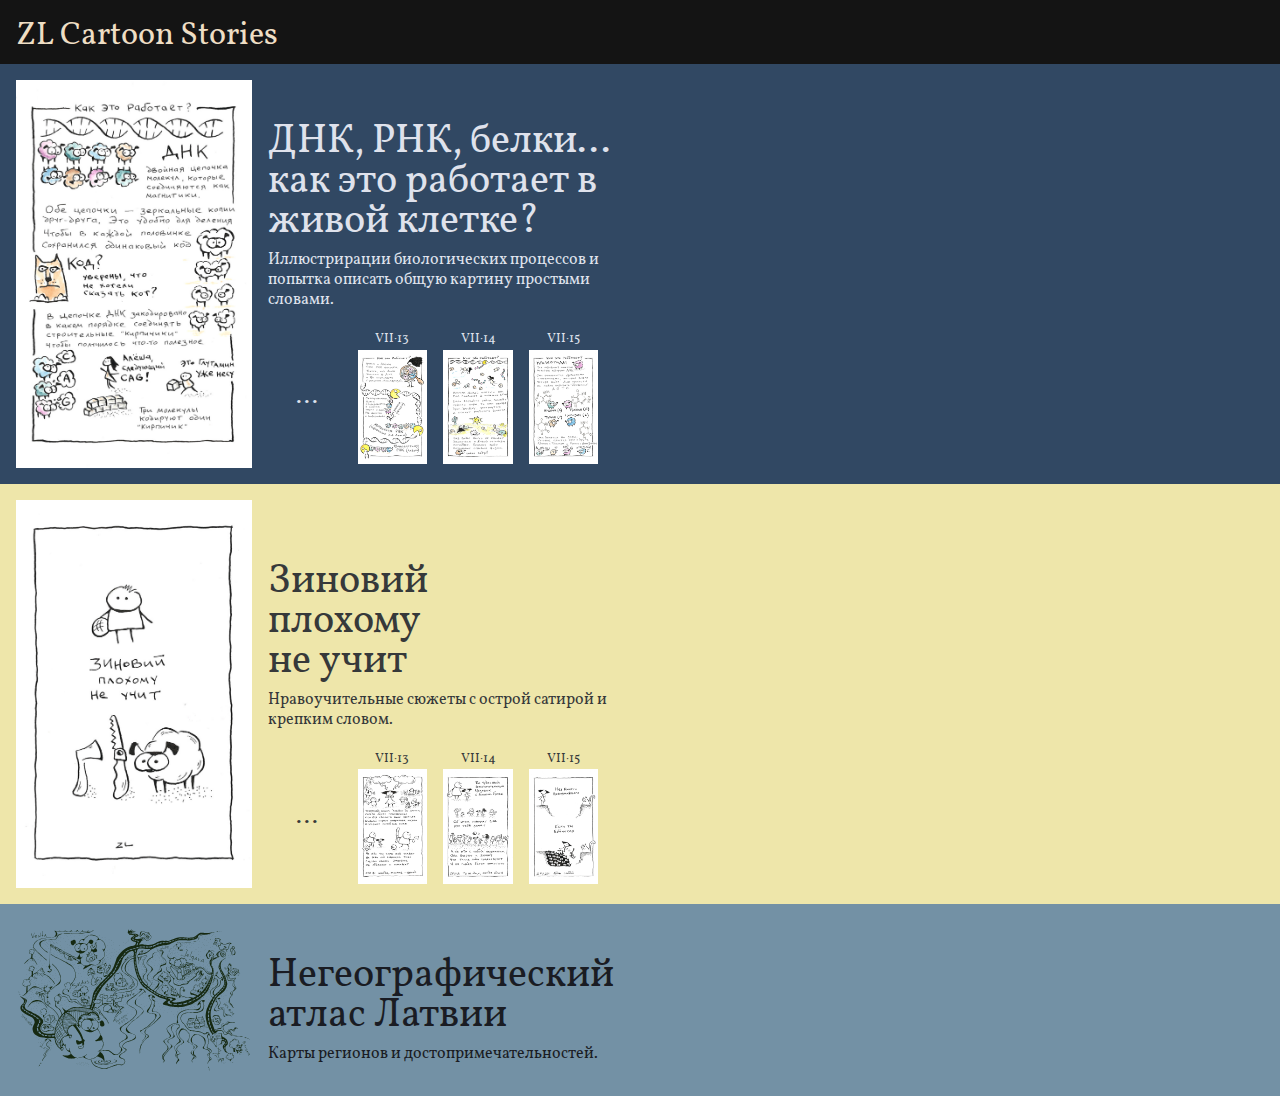
==== commit 708a60e6: "AtlasA" ====
--- a/index.html
+++ b/index.html
@@ -10,6 +10,14 @@
     <meta name="description" content="htmlseed">
     <meta name="theme-color" content="#314159">
     <link rel="icon" type="image/png" href="app/icon512.png">
+    <!-- ~ ~ ~ ~ ~ ~ ~ ~ ~ ~ ~ ~ ~ ~ ~ ~ ~ ~ ~ ~ -->
+
+    <!-- ~ ~ ~ ~ ~ ~ ~ ~ ~ ~ ~ ~ ~ ~ ~ ~ ~ ~ ~ ~ ~>> MICRODATA -->
+    <meta name="description" content="Art illustrations gallery">
+    <meta property="og:image"
+          content="https://zlsheepcity.github.io/stripes/art/mediaPromo100W1.jpg">
+    <meta property="og:image:width"  content="1774">
+    <meta property="og:image:height" content="1080">
     <!-- ~ ~ ~ ~ ~ ~ ~ ~ ~ ~ ~ ~ ~ ~ ~ ~ ~ ~ ~ ~ -->
 
     <!-- ~ ~ ~ ~ ~ ~ ~ ~ ~ ~ ~ ~ ~ ~ ~ ~ ~ ~ ~ ~ ~>> CSS preset 2024 -->
@@ -145,6 +153,28 @@
         </div>
     </article>
 
+    <article class="ChapterCard colors--swed-third">
+        <div class="ChapterCardGrid">
+            <figure>
+                <a href="articles/AtlasA.html">
+                    <img src="ill/LatvijaSheepmap07Jelgava.svg" alt=""
+                        style="aspect-ratio:1000/680;" />
+                </a>
+            </figure>
+            <header class="TextSection">
+                <h1 style="--max-width:min-content">
+                    <a href="articles/AtlasA.html">
+                        Негеографический атлас Латвии
+                    </a>
+                </h1>
+                <p>
+                    Карты регионов и достопримечательностей.
+                </p>
+            </header>
+        </div>
+    </article>
+
+
 
     <!-- ~ ~ ~ ~ ~ ~ ~ ~ ~ ~ ~ ~ ~ ~ ~ ~ ~ ~ ~ ~ ~ SECTION -->
     <!-- ~ ~ ~ ~ ~ ~ ~ ~ ~ ~ ~ ~ ~ ~ ~ ~ ~ ~ ~ ~ ~ SECTION -->
--- a/app/custom.css
+++ b/app/custom.css
@@ -4,6 +4,7 @@
 
     [display-block] {display:block}
     [ratio-v] {aspect-ratio:1080/1774}
+    [ratio-a] {aspect-ratio:2085/1565}
 
 /** headers **/
 
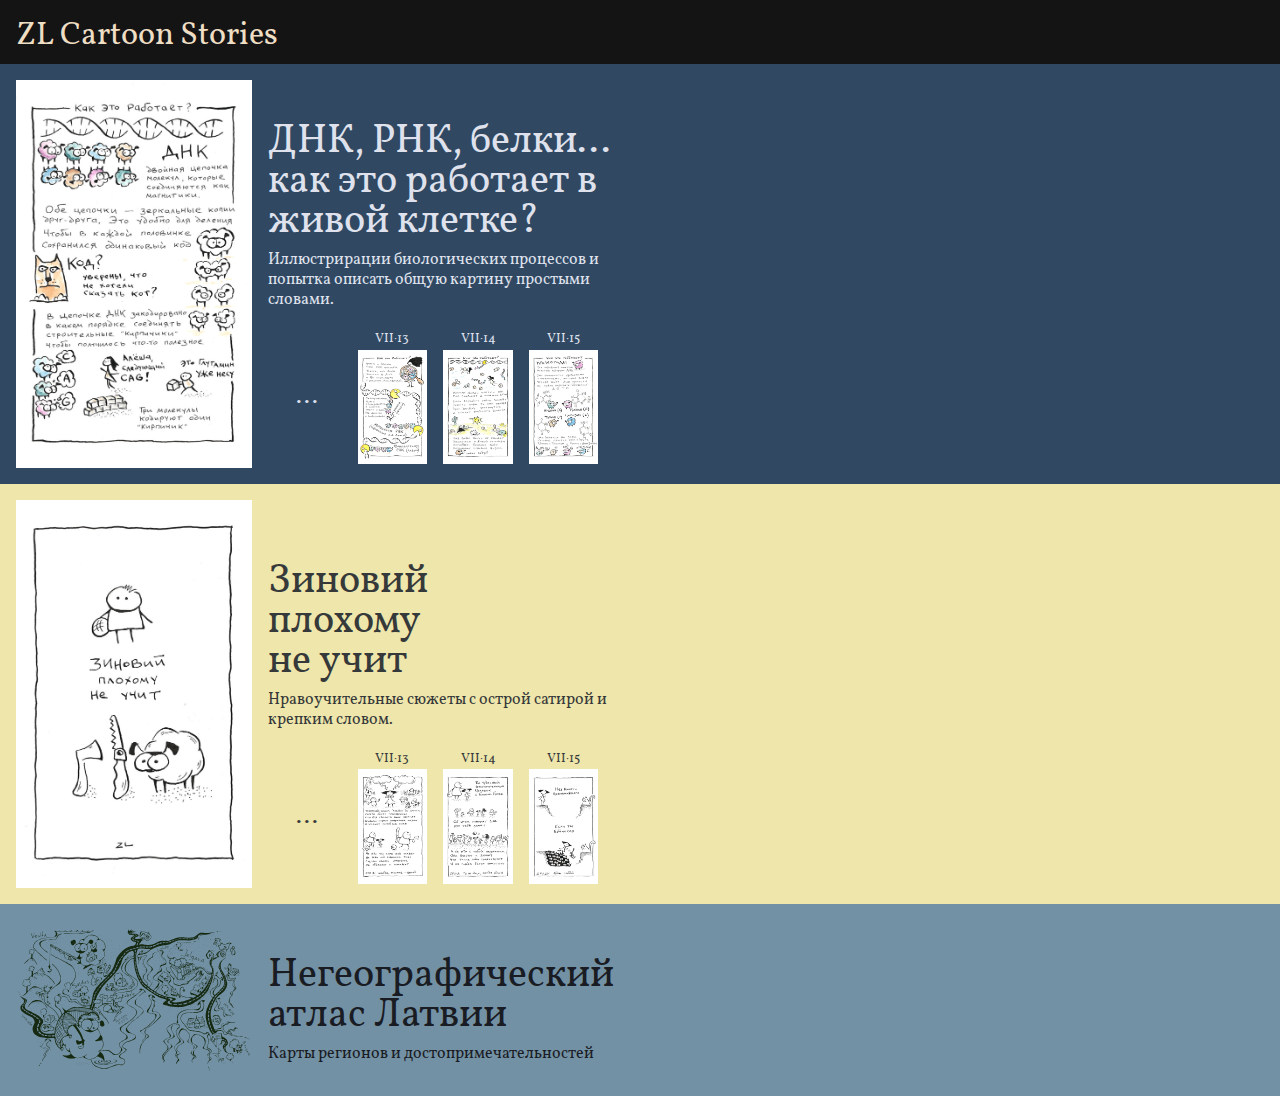
==== commit 9b614406: "fff" ====
--- a/index.html
+++ b/index.html
@@ -168,7 +168,7 @@
                     </a>
                 </h1>
                 <p>
-                    Карты регионов и достопримечательностей.
+                    Карты регионов и достопримечательностей
                 </p>
             </header>
         </div>
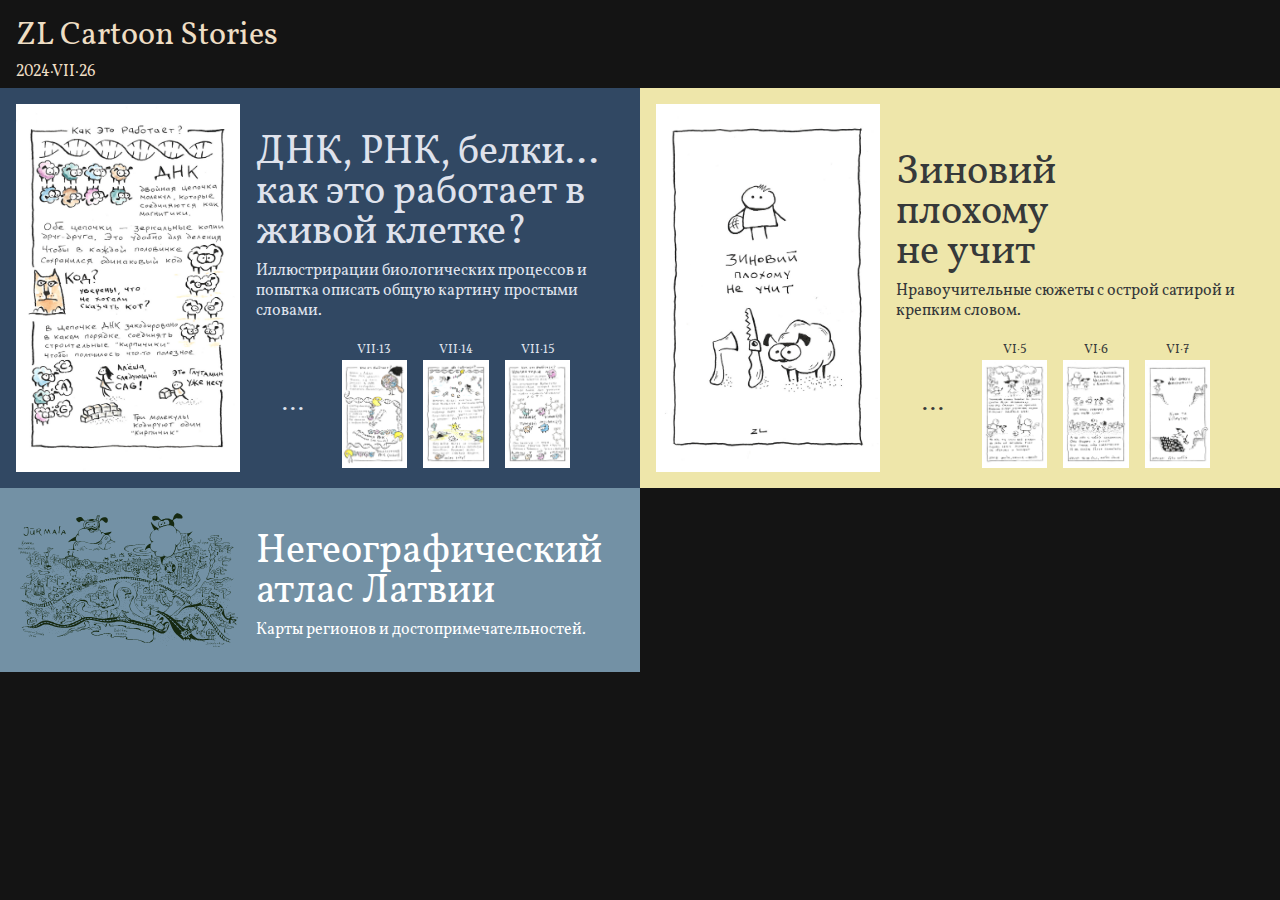
==== commit 30b68092: "IndexCards grid" ====
--- a/index.html
+++ b/index.html
@@ -68,7 +68,7 @@
         href="app/custom.css"
         type="text/css" rel="stylesheet" media="all">
     <link
-        href="app/fonts/_fonts.css"
+        href="app/cfonts.css"
         type="text/css" rel="stylesheet" media="all">
     <!-- ~ ~ ~ ~ ~ ~ ~ ~ ~ ~ ~ ~ ~ ~ ~ ~ ~ ~ ~ ~ -->
 
@@ -77,7 +77,12 @@
 
     <header class="GalleryTitle">
         <h1>ZL Cartoon Stories</h1>
+        <p class="font-feature-digital">
+            2024·VII·26
+        </p>
     </header>
+
+    <section class="CardListGrid">
 
     <article class="ChapterCard colors--swed-secondary">
         <div class="ChapterCardGrid">
@@ -138,15 +143,15 @@
                     <span class="text">...</span>
                 </a>
                 <a i class="StripesInRowItem" href="chapters/ZPU.html#ZPU1018">
-                    <span class="date">VII·13</span>
+                    <span class="date">VI·5</span>
                     <img ratio-v src="ill/ZPU1018.jpg" alt="" />
                 </a>
                 <a i class="StripesInRowItem" href="chapters/ZPU.html#ZPU1019">
-                    <span class="date">VII·14</span>
+                    <span class="date">VI·6</span>
                     <img ratio-v src="ill/ZPU1019.jpg" alt="" />
                 </a>
                 <a i class="StripesInRowItem" href="chapters/ZPU.html#ZPU1020">
-                    <span class="date">VII·15</span>
+                    <span class="date">VI·7</span>
                     <img ratio-v src="ill/ZPU1020.jpg" alt="" />
                 </a>
             </section>
@@ -157,7 +162,7 @@
         <div class="ChapterCardGrid">
             <figure>
                 <a href="articles/AtlasA.html">
-                    <img src="ill/LatvijaSheepmap07Jelgava.svg" alt=""
+                    <img src="ill/LatvijaSheepmap02Jurmala.svg" alt=""
                         style="aspect-ratio:1000/680;" />
                 </a>
             </figure>
@@ -168,13 +173,13 @@
                     </a>
                 </h1>
                 <p>
-                    Карты регионов и достопримечательностей
+                    Карты регионов и достопримечательностей.
                 </p>
             </header>
         </div>
     </article>
 
-
+    </section>
 
     <!-- ~ ~ ~ ~ ~ ~ ~ ~ ~ ~ ~ ~ ~ ~ ~ ~ ~ ~ ~ ~ ~ SECTION -->
     <!-- ~ ~ ~ ~ ~ ~ ~ ~ ~ ~ ~ ~ ~ ~ ~ ~ ~ ~ ~ ~ ~ SECTION -->
--- a/app/combo.css
+++ b/app/combo.css
@@ -242,12 +242,12 @@
       --back-color-more:  hsl(204, 26%, 50%);
       --back-color-less:  hsl(204, 18%, 58%);
 
-      --text-color:       hsl(226, 15%, 12%); /* NobleBlack */
-      --text-color-more:  hsl(212, 34%, 29%); /* NobleSea */
-      --text-color-less:  hsl(226, 17%, 20%); /* NobleNight */
-
-      --link-color:       hsl(359, 54%, 53%); /* NobleAccent */
-      --link-color-more:  hsl(359, 59%, 43%); /* NobleAction */
+      --text-color:       hsl(  0,  0%,100%);
+      --text-color-more:  hsl(  0,  0%,100%);
+      --text-color-less:  hsl(  0,  0%, 90%);
+
+      --link-color:       hsl(359, 54%, 73%); /* NobleAccent */
+      --link-color-more:  hsl(359, 59%, 63%); /* NobleAction */
       --link-color-text:  white;
     }
 
--- a/app/custom.css
+++ b/app/custom.css
@@ -53,6 +53,15 @@
         aspect-ratio: 1080/1774;
     }
 
+    .CardListGrid {
+        display: grid;
+        grid-gap: 0;
+        grid-template-columns: repeat(auto-fit, minmax(min(40em, 100vh), 1fr));
+    }
+    .CardListGrid img {
+        aspect-ratio: 1080/1774;
+    }
+
     .ChapterCard {
       --background-color: var(--back-color);
       --color:            var(--text-color);
@@ -63,7 +72,7 @@
         display: grid;
         padding:  1em;
         grid-gap: 1em;
-        max-width: min(42em, 100vh);
+        max-width: min(40em, 100vh);
         align-items: end;
         grid-template-columns: 1080fr 1774fr;
         grid-template-rows: 1fr auto;
@@ -96,6 +105,10 @@
     }
     .StripesInRowItem .date {
         font-size: 0.8em;
+        font-feature-settings:
+            'lnum' on,
+            'ss14' on,
+            'ss17' on;
     }
     .StripesInRowItem:hover {
         background-color: var(--link-color, rgba(255,255,255,0.255));
--- a/app/cfonts.css
+++ b/app/cfonts.css
@@ -0,0 +1,51 @@
+/** fonts index, 24.7.25 **/
+
+@font-face {
+    font-family: 'Vollkorn';
+    font-weight:  normal;
+    font-style:   normal;
+    src:
+        /* local('Vollkorn'), */
+        url('./fonts/Vollkorn-R.eot?#iefix')           format('embedded-opentype'),
+        url('./fonts/Vollkorn-R.woff2')                format('woff2'),
+        url('./fonts/Vollkorn-R.woff')                 format('woff'),
+        url('./fonts/Vollkorn-R.ttf')                  format('truetype'),
+        url('./fonts/Vollkorn-R.svg#Vollkorn-Regular') format('svg');
+}
+
+@font-face {
+    font-family: 'Vollkorn';
+    font-weight:  700;
+    font-style:   normal;
+    src:
+        url('./fonts/Vollkorn-B.eot?#iefix')        format('embedded-opentype'),
+        url('./fonts/Vollkorn-B.woff2')             format('woff2'),
+        url('./fonts/Vollkorn-B.woff')              format('woff'),
+        url('./fonts/Vollkorn-B.ttf')               format('truetype'),
+        url('./fonts/Vollkorn-B.svg#Vollkorn-Bold') format('svg');
+}
+
+@font-face {
+    font-family: 'Vollkorn';
+    font-weight:  normal;
+    font-style:   italic;
+    src:
+        url('./fonts/Vollkorn-I.eot?#iefix')          format('embedded-opentype'),
+        url('./fonts/Vollkorn-I.woff2')               format('woff2'),
+        url('./fonts/Vollkorn-I.woff')                format('woff'),
+        url('./fonts/Vollkorn-I.ttf')                 format('truetype'),
+        url('./fonts/Vollkorn-I.svg#Vollkorn-Italic') format('svg');
+}
+
+/** RETRO MONOSPACE CODE;
+@font-face {
+    font-family: 'VT323';
+    font-weight:  normal;
+    font-style:   normal;
+    src:
+        url('./fonts/VT323-CODE.eot?#iefix')        format('embedded-opentype'),
+        url('./fonts/VT323-CODE.woff')              format('woff'),
+        url('./fonts/VT323-CODE.ttf')               format('truetype'),
+        url('./fonts/VT323-CODE.svg#VT323-Regular') format('svg');
+}
+**/
